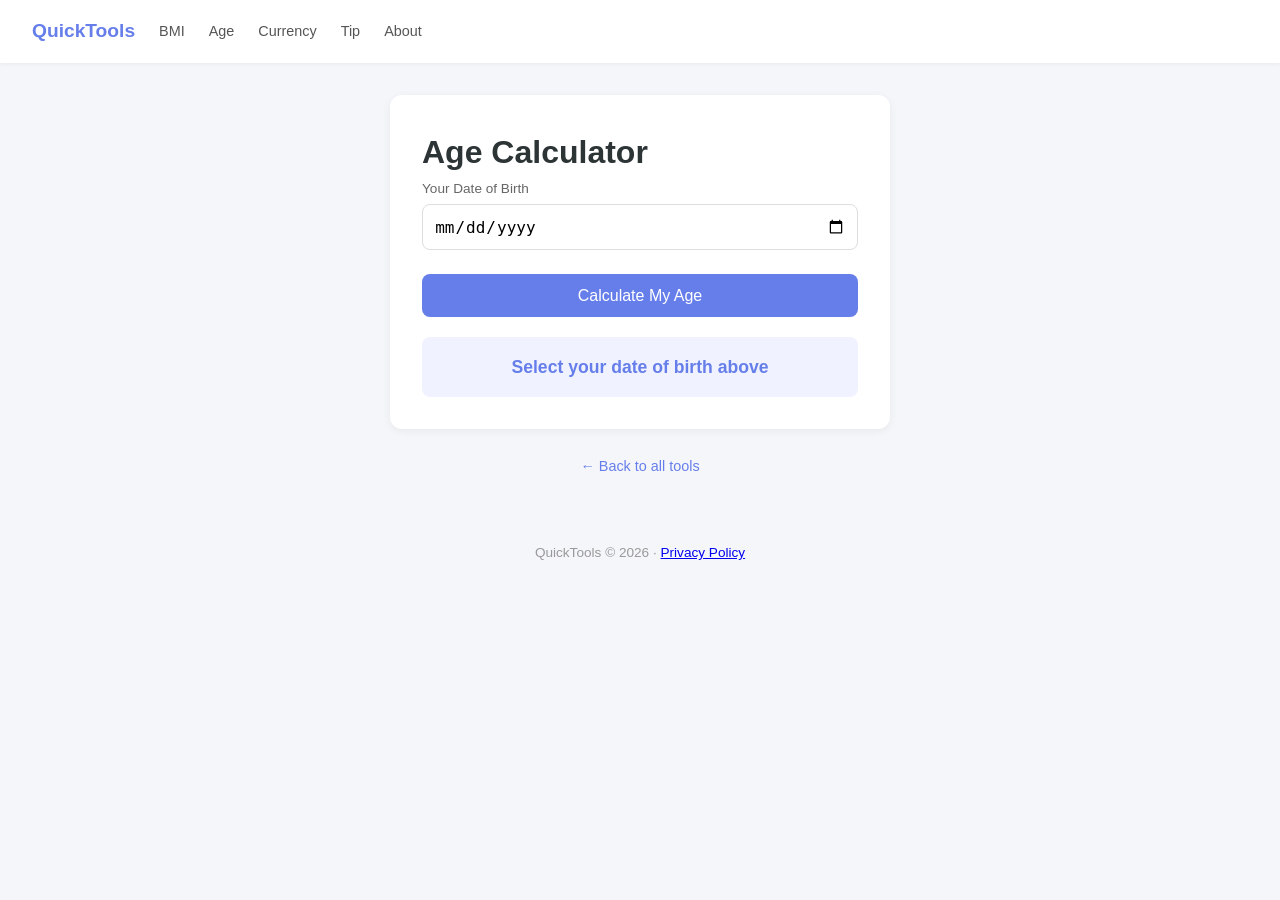
==== age.html @ 87b2ff27 "Initial commit: QuickTools - free online calculators (BMI, Age, Currency, Tip)" ====
<!DOCTYPE html>
<html lang="en">
<head>
<meta charset="UTF-8">
<meta name="viewport" content="width=device-width, initial-scale=1.0">
<meta name="description" content="Free Age Calculator. Find out your exact age in years, months, and days. Calculate how many days you've been alive.">
<title>Age Calculator - QuickTools</title>
<link rel="stylesheet" href="style.css">
</head>
<body>

<nav>
  <a href="index.html" class="logo">QuickTools</a>
  <a href="bmi.html">BMI</a>
  <a href="age.html">Age</a>
  <a href="currency.html">Currency</a>
  <a href="tip.html">Tip</a>
  <a href="about.html">About</a>
</nav>

<div class="container">
  <div class="card">
    <h1>Age Calculator</h1>
    <div class="input-group">
      <label>Your Date of Birth</label>
      <input type="date" id="ageBirth">
    </div>
    <button class="btn" onclick="calcAge()">Calculate My Age</button>
    <div class="result" id="ageResult">Select your date of birth above</div>
  </div>
  <p class="back-link"><a href="index.html">&larr; Back to all tools</a></p>
</div>

<footer>
  <p>QuickTools &copy; 2026 · <a href="privacy.html">Privacy Policy</a></p>
</footer>

<script>
function calcAge(){
  var b=document.getElementById('ageBirth').value;
  if(!b){document.getElementById('ageResult').innerHTML='Please select your date of birth';return;}
  var bd=new Date(b),now=new Date();
  var y=now.getFullYear()-bd.getFullYear(),m=now.getMonth()-bd.getMonth(),d=now.getDate()-bd.getDate();
  if(d<0){m--;d+=new Date(now.getFullYear(),now.getMonth(),0).getDate();}
  if(m<0){y--;m+=12;}
  var td=Math.floor((now-bd)/86400000);
  document.getElementById('ageResult').innerHTML='<strong>'+y+'</strong> years, <strong>'+m+'</strong> months, <strong>'+d+'</strong> days<br><small>('+td.toLocaleString()+' days total)</small>';
}
</script>
</body>
</html>
---- style.css ----
* { margin:0; padding:0; box-sizing:border-box; }
body { font-family: -apple-system, BlinkMacSystemFont, 'Segoe UI', sans-serif; background: #f5f6fa; color: #2d3436; line-height: 1.6; }
nav { background: white; padding: 1rem 2rem; box-shadow: 0 1px 4px rgba(0,0,0,0.06); display: flex; align-items: center; gap: 1.5rem; flex-wrap: wrap; }
nav a.logo { font-size: 1.2rem; font-weight: 700; color: #667eea; text-decoration: none; }
nav a { color: #555; text-decoration: none; font-size: 0.9rem; }
nav a:hover { color: #667eea; }
.container { max-width: 760px; margin: 0 auto; padding: 2rem 1rem; }
.hero { text-align: center; padding: 3rem 1rem; background: linear-gradient(135deg, #667eea 0%, #764ba2 100%); color: white; }
.hero h1 { font-size: 2.5rem; margin-bottom: 0.5rem; }
.hero p { opacity: 0.9; }
.tool-grid { display: grid; grid-template-columns: repeat(auto-fit, minmax(200px, 1fr)); gap: 1rem; margin-top: 2rem; }
.tool-card { background: white; border-radius: 12px; padding: 1.5rem; text-align: center; box-shadow: 0 2px 8px rgba(0,0,0,0.06); text-decoration: none; color: #333; transition: transform 0.15s, box-shadow 0.15s; }
.tool-card:hover { transform: translateY(-2px); box-shadow: 0 4px 16px rgba(0,0,0,0.1); }
.tool-card .icon { font-size: 2rem; margin-bottom: 0.5rem; }
.tool-card h3 { font-size: 1.1rem; color: #667eea; }
.tool-card p { font-size: 0.85rem; color: #999; margin-top: 0.3rem; }
.card { background: white; border-radius: 12px; padding: 2rem; box-shadow: 0 2px 8px rgba(0,0,0,0.06); max-width: 500px; margin: 0 auto; }
.card h2 { font-size: 1.4rem; margin-bottom: 1.5rem; color: #667eea; text-align: center; }
.input-group { margin-bottom: 1rem; }
.input-group label { display: block; font-size: 0.85rem; color: #666; margin-bottom: 0.3rem; }
.input-group input, .input-group select { width: 100%; padding: 0.7rem; border: 1px solid #ddd; border-radius: 8px; font-size: 1rem; }
.input-group input:focus, .input-group select:focus { outline: none; border-color: #667eea; }
.row { display: flex; gap: 0.8rem; }
.row .input-group { flex: 1; }
.btn { width: 100%; padding: 0.8rem; background: #667eea; color: white; border: none; border-radius: 8px; font-size: 1rem; cursor: pointer; margin-top: 0.5rem; transition: background 0.15s; }
.btn:hover { background: #5a6fd6; }
.result { margin-top: 1.2rem; padding: 1rem; background: #f0f3ff; border-radius: 8px; text-align: center; font-size: 1.1rem; font-weight: 600; color: #667eea; min-height: 3rem; display: flex; align-items: center; justify-content: center; }
.content-card { background: white; border-radius: 12px; padding: 2rem; box-shadow: 0 2px 8px rgba(0,0,0,0.06); max-width: 700px; margin: 0 auto; }
.content-card h2 { color: #667eea; margin-bottom: 1rem; }
.content-card p, .content-card li { margin-bottom: 0.8rem; }
.note { font-size: 0.75rem; color: #999; text-align: center; margin-top: 0.5rem; }
.back-link { text-align: center; margin-top: 1.5rem; }
.back-link a { color: #667eea; text-decoration: none; font-size: 0.9rem; }
footer { text-align: center; padding: 2rem; color: #999; font-size: 0.85rem; }
@media (max-width: 600px) { .hero h1 { font-size: 1.8rem; } }
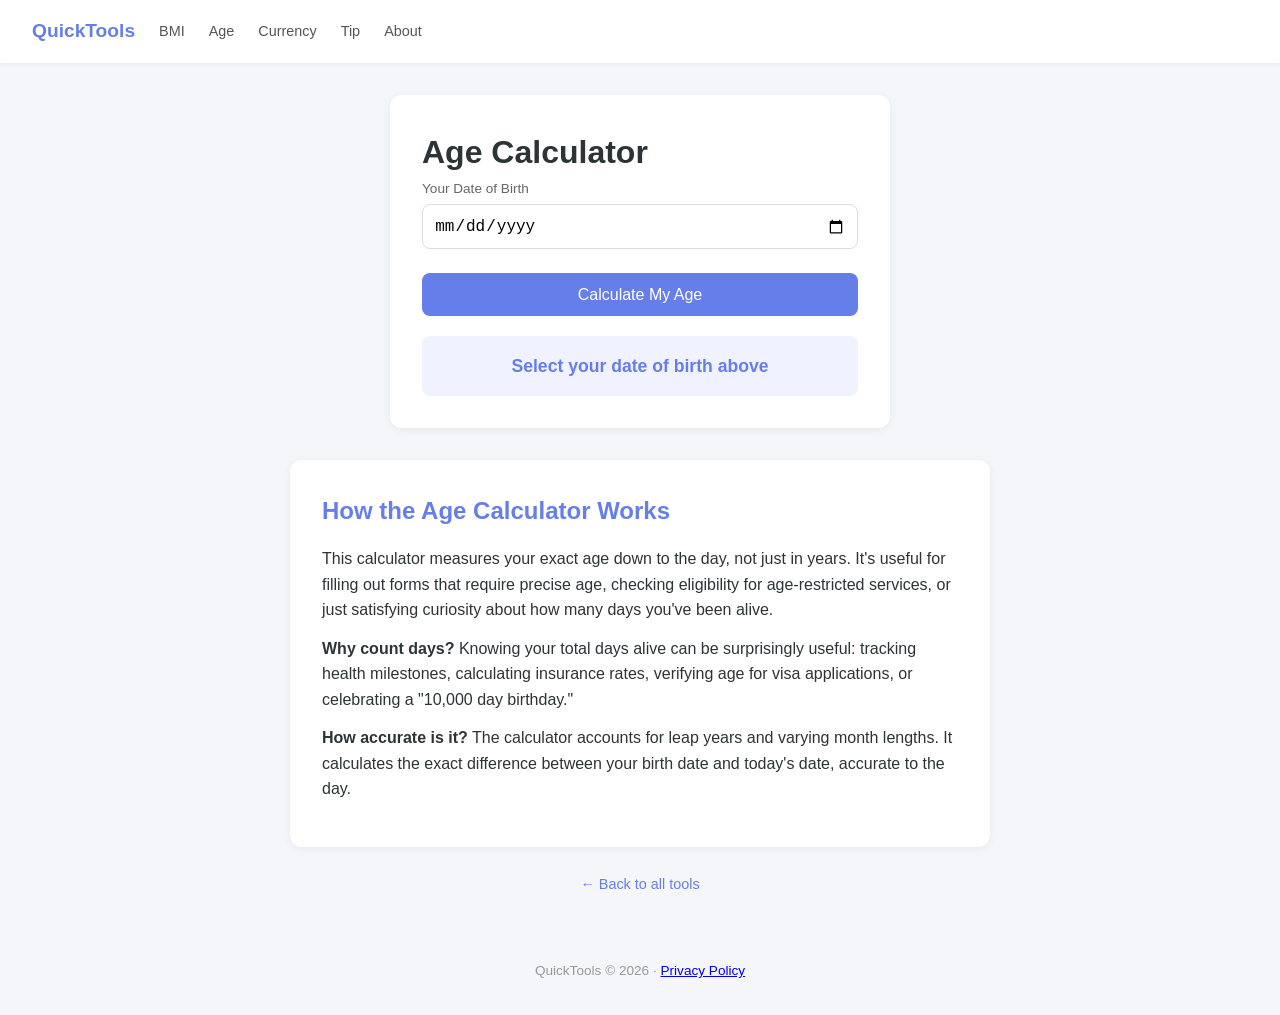
==== commit 288ab58c: "v1.1: Added content to all tool pages + sitemap.xml" ====
--- a/age.html
+++ b/age.html
@@ -28,6 +28,12 @@
     <button class="btn" onclick="calcAge()">Calculate My Age</button>
     <div class="result" id="ageResult">Select your date of birth above</div>
   </div>
+  <div class="content-card" style="margin-top:2rem">
+    <h2>How the Age Calculator Works</h2>
+    <p>This calculator measures your exact age down to the day, not just in years. It's useful for filling out forms that require precise age, checking eligibility for age-restricted services, or just satisfying curiosity about how many days you've been alive.</p>
+    <p><strong>Why count days?</strong> Knowing your total days alive can be surprisingly useful: tracking health milestones, calculating insurance rates, verifying age for visa applications, or celebrating a "10,000 day birthday."</p>
+    <p><strong>How accurate is it?</strong> The calculator accounts for leap years and varying month lengths. It calculates the exact difference between your birth date and today's date, accurate to the day.</p>
+  </div>
   <p class="back-link"><a href="index.html">&larr; Back to all tools</a></p>
 </div>
 
